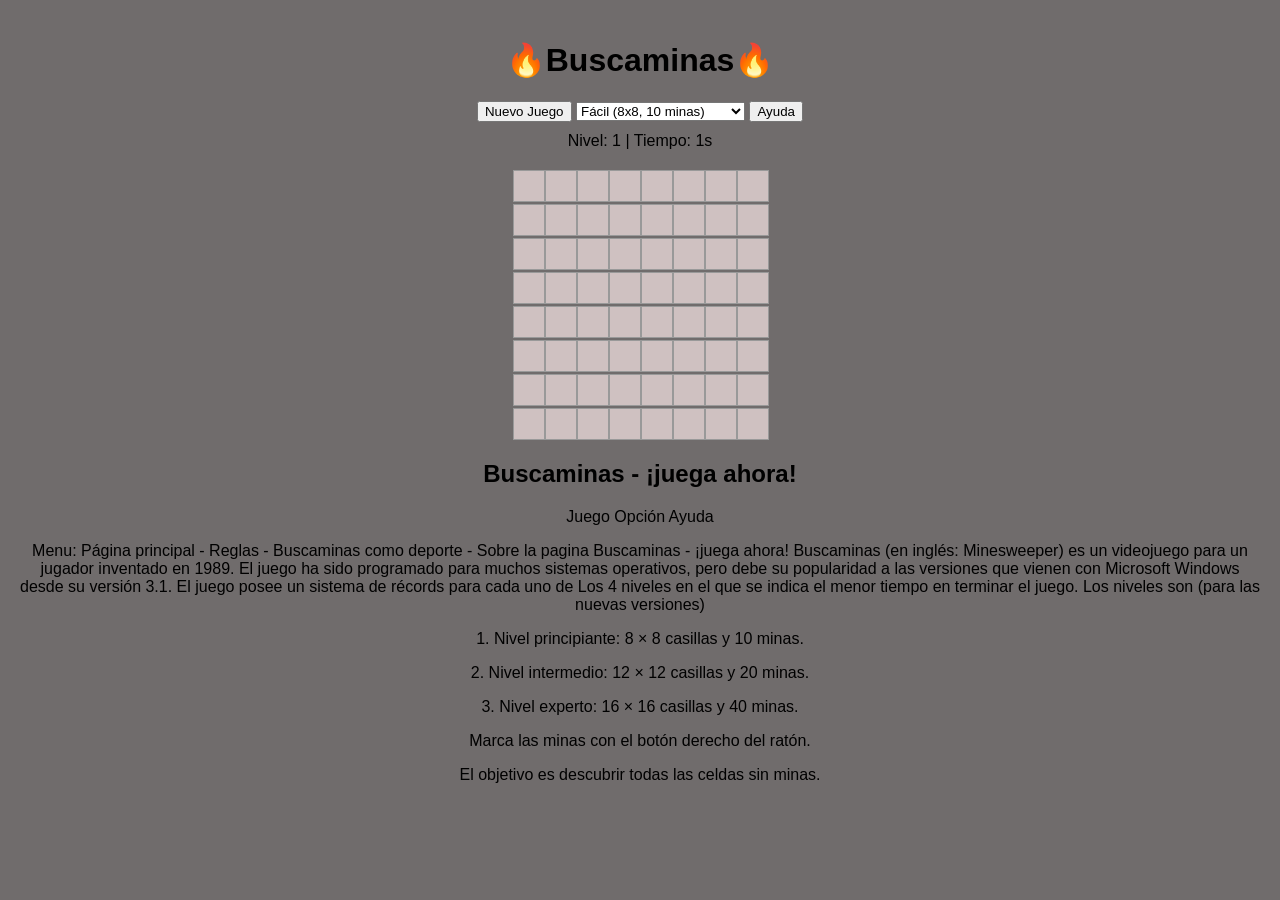
==== index.html @ 099280dd "Primer commit del proyecto WEBTP_Final" ====
<!DOCTYPE html>
<html lang="es">
<head>
    <meta charset="UTF-8">
    <title>Buscaminas</title>
    <link rel="stylesheet" href="style.css">
</head>
<body>
      <header>
        
      </header>
    <h1>🔥Buscaminas🔥</h1>
    <div class="controls">
        <button id="nuevo">Nuevo Juego</button>
        <select id="dificultad">
            <option value="facil">Fácil (8x8, 10 minas)</option>
            <option value="medio">Medio (12x12, 20 minas)</option>
            <option value="dificil">Difícil (16x16, 40 minas)</option>
        </select>
        <button id="btnAyuda">Ayuda</button>
    </div>
    <div id="info">
        <span id="nivel">Nivel: 1</span> |
        <span id="tiempo">Tiempo: 0s</span>
    </div>
    <div id="mensaje"></div>
    <div id="tablero"></div>
    <div id="ayudaModal" class="modal">
        <div class="modal-content">
            <span class="cerrar">&times;</span>
            <h2>Ayuda</h2>
            <pre id="textoAyuda"></pre>
        </div>
    </div>
        <h2><strong>Buscaminas - ¡juega ahora!</strong></h2>
        <p>Juego Opción	Ayuda</p>
        <P>Menu: Página principal - Reglas - Buscaminas como deporte - Sobre la pagina
           Buscaminas - ¡juega ahora!
           Buscaminas (en inglés: Minesweeper) es un videojuego para un jugador inventado en 1989.
           El juego ha sido programado para muchos sistemas operativos, pero debe su popularidad
           a las versiones que vienen con Microsoft Windows desde su versión 3.1.
           El juego posee un sistema de récords para cada uno de Los 4 niveles 
           en el que se indica el menor tiempo en terminar el juego. Los niveles son (para las nuevas versiones)</p>

          <p>1. Nivel principiante: 8 × 8 casillas y 10 minas.</p>
          <p>2. Nivel intermedio: 12 × 12 casillas y 20 minas.</p>
          <p>3. Nivel experto: 16 × 16 casillas y 40 minas.   </p>
          <p>Marca las minas con el botón derecho del ratón.  </p>
          <p>El objetivo es descubrir todas las celdas sin minas.</p>

    <script src="script.js"></script>
</body>
</htm
---- style.css ----
body {
    font-family: Arial, sans-serif;
    text-align: center;
    background-color: #706c6c;
    margin: 0;
    padding: 20px;
}

#tablero {
    display: grid;
    margin: 20px auto;
    gap: 2px;
    width: fit-content;
}

.celda {
    width: 30px;
    height: 30px;
    background-color: #cfc1c1;
    border: 1px solid #999;
    font-weight: bold;
    font-size: 18px;
    cursor: pointer;
}

.revelada {
    background-color: #eee;
    cursor: default;
}

.mina {
    background-color: red;
    color: white;
}

.controls {
    margin-bottom: 10px;
}

#mensaje {
    font-weight: bold;
    margin-top: 10px;
    color: red;
}

.modal {
    display: none;
    position: fixed;
    inset: 0;
    background-color: rgba(0, 0, 0, 0.5);
}

.modal-content {
    background-color: white;
    margin: 10% auto;
    padding: 20px;
    width: 80%;
    max-width: 400px;
    position: relative;
    border-radius: 8px;
}

.cerrar {
    position: absolute;
    top: 10px;
    right: 15px;
    font-size: 24px;
    cursor: pointer;
}
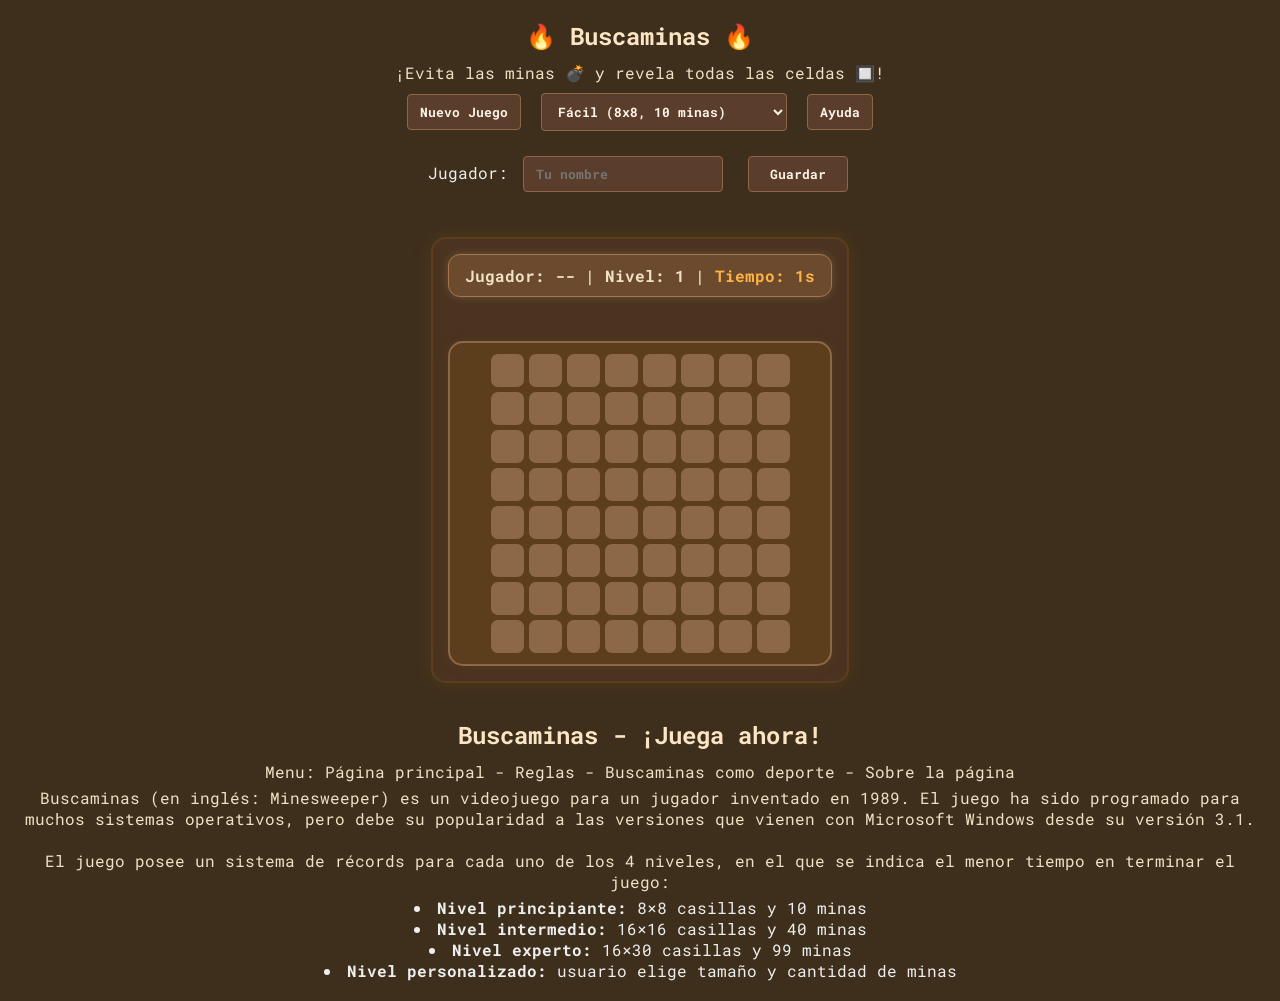
==== commit 73b5aef4: "agregando el formularioJugador para guardar los nombres y diseño" ====
--- a/index.html
+++ b/index.html
@@ -1,53 +1,71 @@
 <!DOCTYPE html>
 <html lang="es">
 <head>
-    <meta charset="UTF-8">
-    <title>Buscaminas</title>
-    <link rel="stylesheet" href="style.css">
+  <meta charset="UTF-8" />
+  <meta name="viewport" content="width=device-width, initial-scale=1" />
+  <title>Buscaminas - ¡Juega ahora!</title>
+  <link rel="stylesheet" href="style.css" />
+  <link href="https://fonts.googleapis.com/css2?family=Roboto+Mono:wght@500&display=swap" rel="stylesheet" />
 </head>
 <body>
-      <header>
-        
-      </header>
-    <h1>🔥Buscaminas🔥</h1>
-    <div class="controls">
-        <button id="nuevo">Nuevo Juego</button>
-        <select id="dificultad">
-            <option value="facil">Fácil (8x8, 10 minas)</option>
-            <option value="medio">Medio (12x12, 20 minas)</option>
-            <option value="dificil">Difícil (16x16, 40 minas)</option>
-        </select>
-        <button id="btnAyuda">Ayuda</button>
+
+  <h1>🔥 Buscaminas 🔥</h1>
+  <p>¡Evita las minas 💣 y revela todas las celdas 🔲!</p>
+
+  <div class="menu">
+    <button id="nuevo">Nuevo Juego</button>
+    <select id="dificultad">
+      <option value="facil">Fácil (8x8, 10 minas)</option>
+      <option value="medio">Medio (12x12, 20 minas)</option>
+      <option value="dificil">Difícil (16x16, 40 minas)</option>
+    </select>
+    <button id="btnAyuda">Ayuda</button>
+  </div>
+
+  <form id="formJugador" class="form-jugador">
+    <label for="nombreJugador">Jugador:</label>
+    <input type="text" id="nombreJugador" placeholder="Tu nombre" required />
+    <button type="submit">Guardar</button>
+    <p id="respuestaServidor"></p>
+  </form>
+
+  <div id="juegoContainer">
+    <div id="info">
+      <span id="jugadorNombre">Jugador: --</span> |
+      <span id="nivel">Nivel: 1</span> |
+      <span id="tiempo" class="rojo">Tiempo: 0s</span>
     </div>
-    <div id="info">
-        <span id="nivel">Nivel: 1</span> |
-        <span id="tiempo">Tiempo: 0s</span>
+
+    <div id="mensaje"></div>
+    <div id="tablero" class="tablero"></div>
+  </div>
+
+  <div id="ayudaModal" class="modal">
+    <div class="modal-content">
+      <span class="cerrar">&times;</span>
+      <h2>Ayuda</h2>
+      <p>Revela celdas con clic izquierdo. Marca minas con clic derecho (si está implementado). ¡Evita las 💣!</p>
     </div>
-    <div id="mensaje"></div>
-    <div id="tablero"></div>
-    <div id="ayudaModal" class="modal">
-        <div class="modal-content">
-            <span class="cerrar">&times;</span>
-            <h2>Ayuda</h2>
-            <pre id="textoAyuda"></pre>
-        </div>
-    </div>
-        <h2><strong>Buscaminas - ¡juega ahora!</strong></h2>
-        <p>Juego Opción	Ayuda</p>
-        <P>Menu: Página principal - Reglas - Buscaminas como deporte - Sobre la pagina
-           Buscaminas - ¡juega ahora!
-           Buscaminas (en inglés: Minesweeper) es un videojuego para un jugador inventado en 1989.
-           El juego ha sido programado para muchos sistemas operativos, pero debe su popularidad
-           a las versiones que vienen con Microsoft Windows desde su versión 3.1.
-           El juego posee un sistema de récords para cada uno de Los 4 niveles 
-           en el que se indica el menor tiempo en terminar el juego. Los niveles son (para las nuevas versiones)</p>
+  </div>
 
-          <p>1. Nivel principiante: 8 × 8 casillas y 10 minas.</p>
-          <p>2. Nivel intermedio: 12 × 12 casillas y 20 minas.</p>
-          <p>3. Nivel experto: 16 × 16 casillas y 40 minas.   </p>
-          <p>Marca las minas con el botón derecho del ratón.  </p>
-          <p>El objetivo es descubrir todas las celdas sin minas.</p>
+  <h1>Buscaminas - ¡Juega ahora!</h1>
+  <p>Menu: Página principal - Reglas - Buscaminas como deporte - Sobre la página</p>
 
-    <script src="script.js"></script>
+  <p>
+    Buscaminas (en inglés: Minesweeper) es un videojuego para un jugador inventado en 1989. 
+    El juego ha sido programado para muchos sistemas operativos, pero debe su popularidad 
+    a las versiones que vienen con Microsoft Windows desde su versión 3.1.
+    <br><br>
+    El juego posee un sistema de récords para cada uno de los 4 niveles, en el que se indica el menor tiempo en terminar el juego:
+  </p>
+
+  
+    <li><strong>Nivel principiante:</strong> 8×8 casillas y 10 minas</li>
+    <li><strong>Nivel intermedio:</strong> 16×16 casillas y 40 minas</li>
+    <li><strong>Nivel experto:</strong> 16×30 casillas y 99 minas</li>
+    <li><strong>Nivel personalizado:</strong> usuario elige tamaño y cantidad de minas</li>
+ 
+
+  <script src="script.js"></script>
 </body>
-</htm+</html>
--- a/style.css
+++ b/style.css
@@ -1,70 +1,203 @@
 body {
-    font-family: Arial, sans-serif;
+    background-color: #3e2f1c;
+    font-family: 'Roboto Mono', monospace;
+    color: #eee;
     text-align: center;
-    background-color: #706c6c;
-    margin: 0;
-    padding: 20px;
+    margin: 20px;
+    transition: background-color 0.3s;
+    box-sizing: border-box;
+    background-image: none; /* Removido el fondo de Minecraft para enfoque café */
+}
+
+*, *::before, *::after {
+    box-sizing: inherit;
+}
+
+.menu {
+    margin-bottom: 15px;
+}
+
+button, select, input {
+    padding: 8px 12px;
+    margin: 5px;
+    background-color: #5a3d2b;
+    color: #fff5e6;
+    border: 1px solid #8c6849;
+    border-radius: 4px;
+    cursor: pointer;
+    font-weight: bold;
+    font-family: inherit;
+}
+
+button:hover, select:hover, input:hover {
+    background-color: #6f4f35;
+}
+
+#juegoContainer {
+    display: inline-block;
+    padding: 15px;
+    background-color: #4a3320;
+    border-radius: 15px;
+    box-shadow: 0 0 15px rgba(93, 62, 28, 0.7);
+    margin: 20px auto;
+    text-align: center;
+    min-width: max-content;
+    border: 2px solid #5d3e1c;
+}
+
+#info {
+    margin-bottom: 10px;
+    font-size: 16px;
+    font-weight: bold;
+    background-color: #6b4a2d;
+    padding: 10px 16px;
+    border-radius: 12px;
+    color: #f3e1c3;
+    border: 1px solid #a3784c;
+    box-shadow: 0 0 8px rgba(255, 210, 150, 0.2);
+}
+
+#info .rojo {
+    color: #ffb347;
+    font-weight: 900;
+}
+
+#mensaje {
+    margin-bottom: 10px;
+    font-size: 18px;
+    color: #ff5555;
+    font-weight: bold;
+    min-height: 24px;
 }
 
 #tablero {
     display: grid;
-    margin: 20px auto;
-    gap: 2px;
-    width: fit-content;
+    justify-content: center;
+    gap: 3px;
+    padding: 10px;
+    background-color: #5d3e1c;
+    border: 2px solid #8c6849;
+    border-radius: 15px;
+    box-shadow: 0 0 10px rgba(93, 62, 28, 0.7);
 }
 
 .celda {
-    width: 30px;
-    height: 30px;
-    background-color: #cfc1c1;
-    border: 1px solid #999;
+    width: 35px;
+    height: 35px;
+    background-color: #8c6849;
+    border: 1px solid #5d3e1c;
+    display: flex;
+    align-items: center;
+    justify-content: center;
     font-weight: bold;
     font-size: 18px;
+    color: #222;
     cursor: pointer;
-}
-
-.revelada {
-    background-color: #eee;
+    transition: background-color 0.2s, transform 0.1s;
+    user-select: none;
+    border-radius: 8px;
+}
+
+.celda:hover {
+    background-color: #a47858;
+    transform: scale(1.05);
+}
+
+.celda.revelada {
+    background-color: #e7cba9;
+    color: #222;
     cursor: default;
-}
-
-.mina {
-    background-color: red;
+    box-shadow: inset 0 0 4px #a3784c;
+}
+
+/* Colores por número */
+.celda.revelada[data-numero='1'] { color: #00aaff; }
+.celda.revelada[data-numero='2'] { color: #00cc66; }
+.celda.revelada[data-numero='3'] { color: #ff4444; }
+.celda.revelada[data-numero='4'] { color: #ff8800; }
+.celda.revelada[data-numero='5'] { color: #aa66cc; }
+.celda.revelada[data-numero='6'] { color: #00dddd; }
+.celda.revelada[data-numero='7'] { color: #555555; }
+.celda.revelada[data-numero='8'] { color: #888800; }
+
+.celda.mina {
+    background-color: #ff6f3c;
     color: white;
-}
-
-.controls {
-    margin-bottom: 10px;
-}
-
-#mensaje {
-    font-weight: bold;
-    margin-top: 10px;
-    color: red;
-}
-
+    font-size: 22px;
+}
+
+/* Modal */
 .modal {
     display: none;
     position: fixed;
-    inset: 0;
-    background-color: rgba(0, 0, 0, 0.5);
+    z-index: 1000;
+    padding-top: 60px;
+    left: 0;
+    top: 0;
+    width: 100%;
+    height: 100%;
+    background-color: rgba(0, 0, 0, 0.7);
 }
 
 .modal-content {
-    background-color: white;
-    margin: 10% auto;
+    background-color: #e3c2a4;
+    margin: auto;
     padding: 20px;
-    width: 80%;
-    max-width: 400px;
-    position: relative;
+    width: 60%;
     border-radius: 8px;
+    color: #222;
+    border: 1px solid #a3784c;
+    max-height: 80vh;
+    overflow-y: auto;
 }
 
 .cerrar {
-    position: absolute;
-    top: 10px;
-    right: 15px;
+    float: right;
     font-size: 24px;
     cursor: pointer;
 }
 
+.form-jugador {
+    margin-bottom: 15px;
+}
+
+.form-jugador input {
+    width: 200px;
+    margin-right: 10px;
+}
+
+.form-jugador button {
+    width: 100px;
+}
+
+h1 {
+    display: flex;
+    font-size: 24px;
+    margin-bottom: 10px;
+    color: #fbe5c4;
+    justify-content: center;
+}
+
+p {
+    display: flex;
+    font-size: 16px;
+    margin: 5px 0;
+    color: #eee1c5;
+    justify-content: center;
+}
+
+ul.li {
+    display: flex;
+    list-style-type: none;
+    padding: 0;
+    margin: 0;
+    color: #ddd;
+    justify-content: center;
+}
+
+.strong {
+    display: flex;
+    color: #f0f0f0;
+    font-weight: bold;
+    justify-content: center;
+}
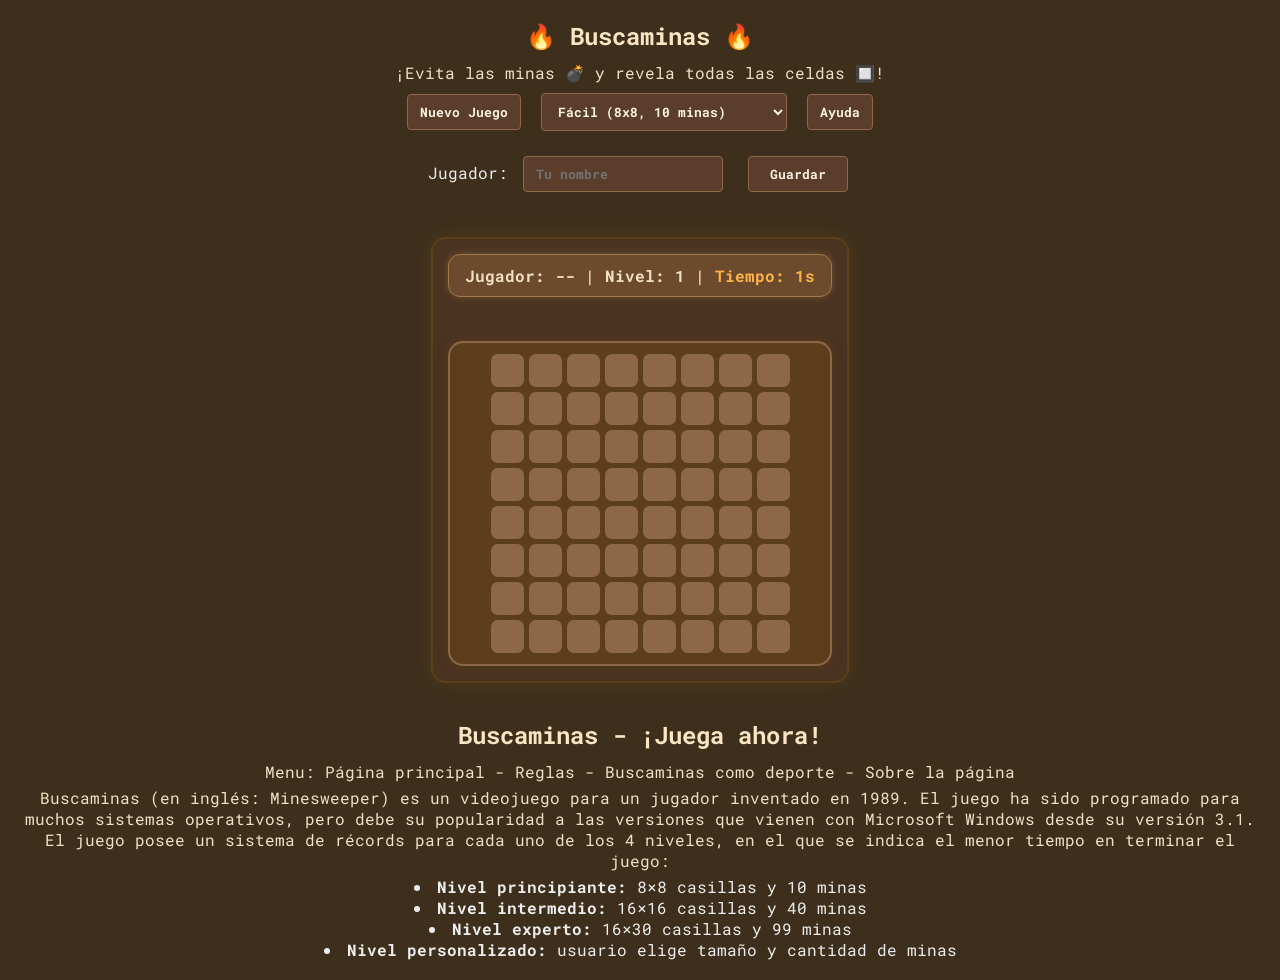
==== commit 6ae65eff: "funcionabilidad de los eventos creados" ====
--- a/index.html
+++ b/index.html
@@ -55,16 +55,13 @@
     Buscaminas (en inglés: Minesweeper) es un videojuego para un jugador inventado en 1989. 
     El juego ha sido programado para muchos sistemas operativos, pero debe su popularidad 
     a las versiones que vienen con Microsoft Windows desde su versión 3.1.
-    <br><br>
     El juego posee un sistema de récords para cada uno de los 4 niveles, en el que se indica el menor tiempo en terminar el juego:
   </p>
 
-  
     <li><strong>Nivel principiante:</strong> 8×8 casillas y 10 minas</li>
     <li><strong>Nivel intermedio:</strong> 16×16 casillas y 40 minas</li>
     <li><strong>Nivel experto:</strong> 16×30 casillas y 99 minas</li>
     <li><strong>Nivel personalizado:</strong> usuario elige tamaño y cantidad de minas</li>
- 
 
   <script src="script.js"></script>
 </body>
--- a/style.css
+++ b/style.css
@@ -1,12 +1,15 @@
 body {
     background-color: #3e2f1c;
+    background-image: url('https://i.pinimg.com/736x/7b/4f/cb/7b4fcb22a70147113fe3b8a81c48cc23--game-background-fighting-games.jpg'); 
     font-family: 'Roboto Mono', monospace;
     color: #eee;
     text-align: center;
     margin: 20px;
     transition: background-color 0.3s;
     box-sizing: border-box;
-    background-image: none; /* Removido el fondo de Minecraft para enfoque café */
+    background-size: cover;
+background-repeat: no-repeat;
+background-position: center;
 }
 
 *, *::before, *::after {
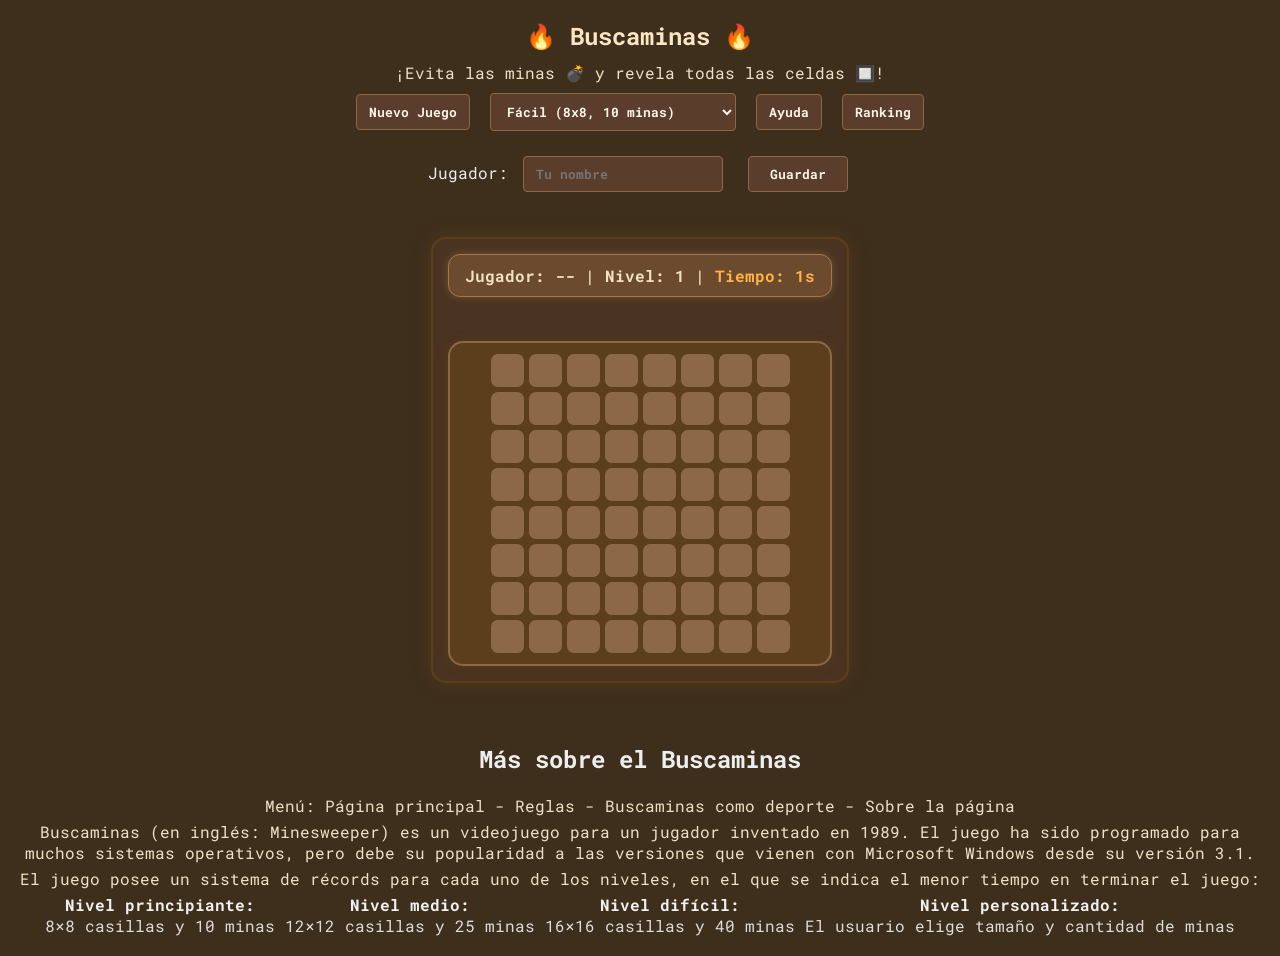
==== commit 22c762e0: "agregando el buton de Rankig" ====
--- a/index.html
+++ b/index.html
@@ -8,7 +8,6 @@
   <link href="https://fonts.googleapis.com/css2?family=Roboto+Mono:wght@500&display=swap" rel="stylesheet" />
 </head>
 <body>
-
   <h1>🔥 Buscaminas 🔥</h1>
   <p>¡Evita las minas 💣 y revela todas las celdas 🔲!</p>
 
@@ -16,10 +15,11 @@
     <button id="nuevo">Nuevo Juego</button>
     <select id="dificultad">
       <option value="facil">Fácil (8x8, 10 minas)</option>
-      <option value="medio">Medio (12x12, 20 minas)</option>
+      <option value="medio">Medio (12x12, 25 minas)</option>
       <option value="dificil">Difícil (16x16, 40 minas)</option>
     </select>
     <button id="btnAyuda">Ayuda</button>
+    <button id="btnEstadistica">Ranking</button>
   </div>
 
   <form id="formJugador" class="form-jugador">
@@ -29,7 +29,7 @@
     <p id="respuestaServidor"></p>
   </form>
 
-  <div id="juegoContainer">
+  <main id="juegoContainer">
     <div id="info">
       <span id="jugadorNombre">Jugador: --</span> |
       <span id="nivel">Nivel: 1</span> |
@@ -38,7 +38,7 @@
 
     <div id="mensaje"></div>
     <div id="tablero" class="tablero"></div>
-  </div>
+  </main>
 
   <div id="ayudaModal" class="modal">
     <div class="modal-content">
@@ -48,21 +48,32 @@
     </div>
   </div>
 
-  <h1>Buscaminas - ¡Juega ahora!</h1>
-  <p>Menu: Página principal - Reglas - Buscaminas como deporte - Sobre la página</p>
+  <div id="estadisticas">
+    <p id="fechaActual"></p>
+    <p id="jugadorRanking"></p>
+    <p id="puntajeJugador"></p>
+    <p id="duracionPartida"></p>
+  </div>
 
-  <p>
-    Buscaminas (en inglés: Minesweeper) es un videojuego para un jugador inventado en 1989. 
-    El juego ha sido programado para muchos sistemas operativos, pero debe su popularidad 
-    a las versiones que vienen con Microsoft Windows desde su versión 3.1.
-    El juego posee un sistema de récords para cada uno de los 4 niveles, en el que se indica el menor tiempo en terminar el juego:
-  </p>
+  <section>
+    <h2>Más sobre el Buscaminas</h2>
+    <p>Menú: Página principal - Reglas - Buscaminas como deporte - Sobre la página</p>
+    <p> Buscaminas (en inglés: Minesweeper) es un videojuego para un jugador inventado en 1989. 
+      El juego ha sido programado para muchos sistemas operativos, pero debe su popularidad 
+      a las versiones que vienen con Microsoft Windows desde su versión 3.1.</p>
 
-    <li><strong>Nivel principiante:</strong> 8×8 casillas y 10 minas</li>
-    <li><strong>Nivel intermedio:</strong> 16×16 casillas y 40 minas</li>
-    <li><strong>Nivel experto:</strong> 16×30 casillas y 99 minas</li>
-    <li><strong>Nivel personalizado:</strong> usuario elige tamaño y cantidad de minas</li>
+      <p>
+      El juego posee un sistema de récords para cada uno de los niveles, en el que se indica el menor tiempo en terminar el juego:
+    </p>
+
+    <ul>
+      <li><strong>Nivel principiante:</strong> 8×8 casillas y 10 minas</li>
+      <li><strong>Nivel medio:</strong> 12×12 casillas y 25 minas</li>
+      <li><strong>Nivel difícil:</strong> 16×16 casillas y 40 minas</li>
+      <li><strong>Nivel personalizado:</strong> El usuario elige tamaño y cantidad de minas</li>
+    </ul>
+  </section>
 
   <script src="script.js"></script>
 </body>
-</html>
+</html>
--- a/style.css
+++ b/style.css
@@ -8,8 +8,8 @@
     transition: background-color 0.3s;
     box-sizing: border-box;
     background-size: cover;
-background-repeat: no-repeat;
-background-position: center;
+    background-repeat: no-repeat;
+    background-position: center;
 }
 
 *, *::before, *::after {
@@ -30,10 +30,16 @@
     cursor: pointer;
     font-weight: bold;
     font-family: inherit;
+    transition: background-color 0.3s;
 }
 
 button:hover, select:hover, input:hover {
     background-color: #6f4f35;
+}
+
+button:focus, select:focus, input:focus {
+    outline: 2px solid #ffb347;
+    outline-offset: 2px;
 }
 
 #juegoContainer {
@@ -113,7 +119,6 @@
     box-shadow: inset 0 0 4px #a3784c;
 }
 
-/* Colores por número */
 .celda.revelada[data-numero='1'] { color: #00aaff; }
 .celda.revelada[data-numero='2'] { color: #00cc66; }
 .celda.revelada[data-numero='3'] { color: #ff4444; }
@@ -127,6 +132,12 @@
     background-color: #ff6f3c;
     color: white;
     font-size: 22px;
+}
+
+/* Estado deshabilitado para celdas */
+.celda[disabled], .celda.disabled {
+    cursor: not-allowed;
+    opacity: 0.6;
 }
 
 /* Modal */
@@ -152,6 +163,12 @@
     border: 1px solid #a3784c;
     max-height: 80vh;
     overflow-y: auto;
+    animation: fadeIn 0.3s ease-in-out forwards;
+}
+
+@keyframes fadeIn {
+    from { opacity: 0; transform: translateY(-20px); }
+    to { opacity: 1; transform: translateY(0); }
 }
 
 .cerrar {
@@ -189,18 +206,19 @@
     justify-content: center;
 }
 
-ul.li {
-    display: flex;
+ul {
     list-style-type: none;
     padding: 0;
     margin: 0;
     color: #ddd;
-    justify-content: center;
-}
-
-.strong {
+    display: flex;
+    justify-content: center;
+    gap: 10px;
+}
+
+strong {
     display: flex;
     color: #f0f0f0;
     font-weight: bold;
     justify-content: center;
-}
+}
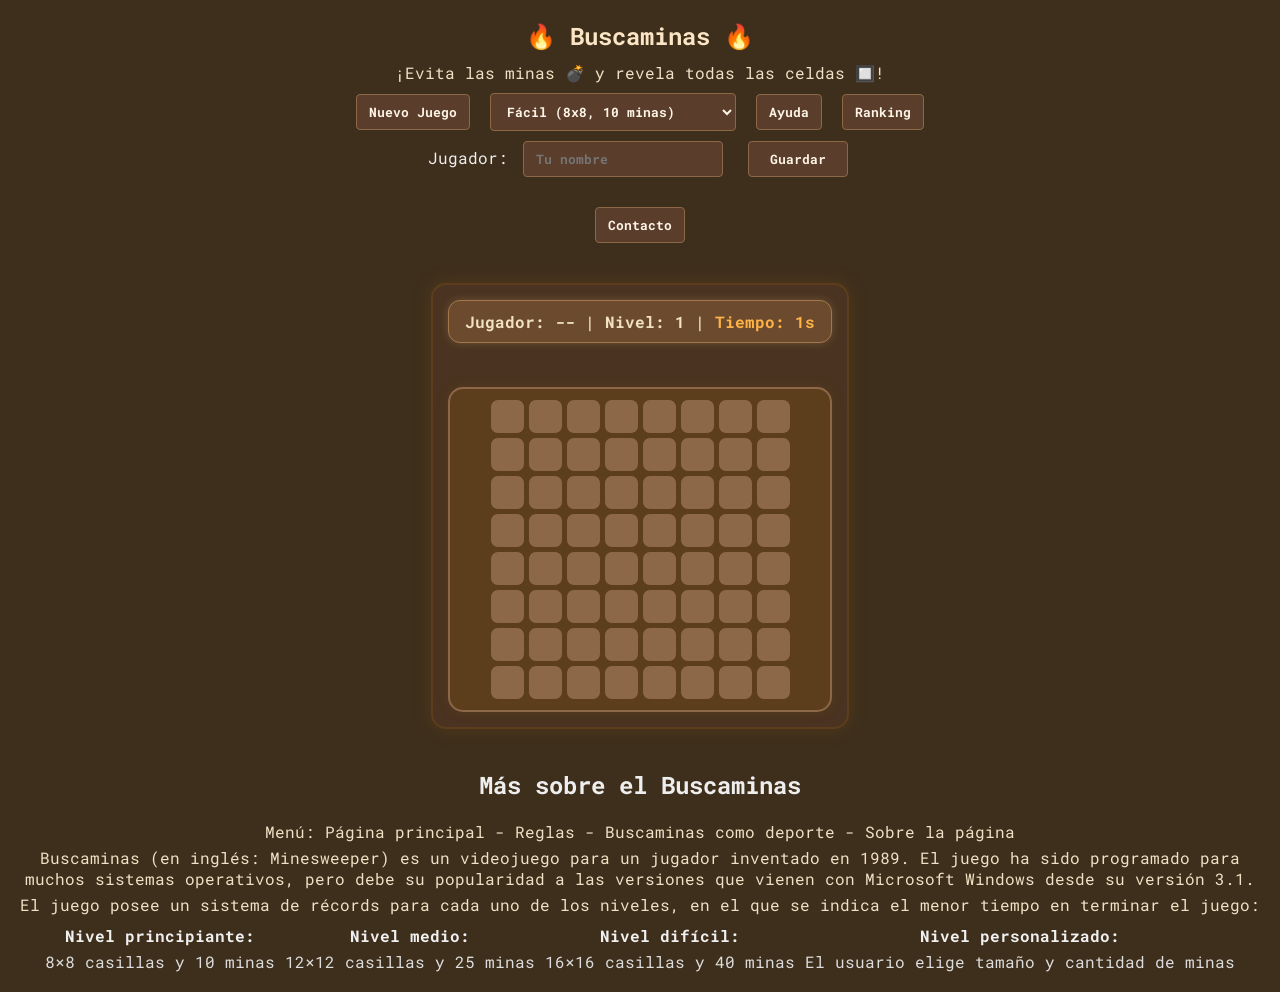
==== commit b793296d: "Funcionabilidad al buton enviar y volver a jugar del formulario contacto" ====
--- a/index.html
+++ b/index.html
@@ -18,16 +18,26 @@
       <option value="medio">Medio (12x12, 25 minas)</option>
       <option value="dificil">Difícil (16x16, 40 minas)</option>
     </select>
+
+    <div id="estadisticas" style="display:none;">
+      <p id="fechaActual"></p>
+      <p id="jugadorRanking"></p>
+      <p id="puntajeJugador"></p>
+      <p id="duracionPartida"></p>
+    </div>
+
     <button id="btnAyuda">Ayuda</button>
     <button id="btnEstadistica">Ranking</button>
+
+    <form id="formJugador" class="form-jugador">
+      <label for="nombreJugador">Jugador:</label>
+      <input type="text" id="nombreJugador" placeholder="Tu nombre" required />
+      <button type="submit">Guardar</button>
+      <p id="respuestaServidor"></p>
+    </form>
+
+    <button onclick="window.location.href='formularioJugador.html'">Contacto</button>
   </div>
-
-  <form id="formJugador" class="form-jugador">
-    <label for="nombreJugador">Jugador:</label>
-    <input type="text" id="nombreJugador" placeholder="Tu nombre" required />
-    <button type="submit">Guardar</button>
-    <p id="respuestaServidor"></p>
-  </form>
 
   <main id="juegoContainer">
     <div id="info">
@@ -40,31 +50,22 @@
     <div id="tablero" class="tablero"></div>
   </main>
 
-  <div id="ayudaModal" class="modal">
+  <div id="ayudaModal" class="modal" style="display:none;">
     <div class="modal-content">
-      <span class="cerrar">&times;</span>
+      <span class="cerrar" style="cursor:pointer;">&times;</span>
       <h2>Ayuda</h2>
       <p>Revela celdas con clic izquierdo. Marca minas con clic derecho (si está implementado). ¡Evita las 💣!</p>
     </div>
   </div>
 
-  <div id="estadisticas">
-    <p id="fechaActual"></p>
-    <p id="jugadorRanking"></p>
-    <p id="puntajeJugador"></p>
-    <p id="duracionPartida"></p>
-  </div>
-
   <section>
     <h2>Más sobre el Buscaminas</h2>
     <p>Menú: Página principal - Reglas - Buscaminas como deporte - Sobre la página</p>
-    <p> Buscaminas (en inglés: Minesweeper) es un videojuego para un jugador inventado en 1989. 
+    <p>Buscaminas (en inglés: Minesweeper) es un videojuego para un jugador inventado en 1989. 
       El juego ha sido programado para muchos sistemas operativos, pero debe su popularidad 
       a las versiones que vienen con Microsoft Windows desde su versión 3.1.</p>
 
-      <p>
-      El juego posee un sistema de récords para cada uno de los niveles, en el que se indica el menor tiempo en terminar el juego:
-    </p>
+    <p>El juego posee un sistema de récords para cada uno de los niveles, en el que se indica el menor tiempo en terminar el juego:</p>
 
     <ul>
       <li><strong>Nivel principiante:</strong> 8×8 casillas y 10 minas</li>
@@ -76,4 +77,4 @@
 
   <script src="script.js"></script>
 </body>
-</html>+</html>
--- a/style.css
+++ b/style.css
@@ -221,4 +221,62 @@
     color: #f0f0f0;
     font-weight: bold;
     justify-content: center;
+    margin: 5px 0;
+}
+
+#formularioJugador {
+    display: flex;
+    flex-direction: column;
+    align-items: center;
+    background-image: url('https://i.pinimg.com/736x/7b/4f/cb/7b4fcb22a70147113fe3b8a81c48cc23--game-background-fighting-games.jpg'); 
+    margin-top: 20px;
+}
+#formularioJugador input {
+    width: 350px;
+    padding: 10px;
+    margin: 5px 0;
+    border: 1px solid #8c6849;
+    border-radius: 4px;
+}   
+#formularioJugador button {
+    width: 150px;
+    padding: 10px;
+    background-color: #5a3d2b;
+    color: #0e1c86;
+    border: none;
+    border-radius: 4px;
+    cursor: pointer;
+}
+#formularioJugador button:hover {
+    background-color: #6f4f35;
+}
+#formularioJugador textarea {
+    width: 480px;
+    height: 250px;
+    padding: 10px;
+    margin: 5px 0;
+    border: 1px solid #8c6849;
+    border-radius: 4px;
+    resize: none;
+}
+@media screen and (max-width: 600px) {
+    body {
+        margin: 10px;
+    }
+    #juegoContainer {
+        width: 100%;
+        padding: 10px;
+    }
+    .celda {
+        width: 30px;
+        height: 30px;
+        font-size: 16px;
+    }
+    #formularioJugador input, .formularioJugador textarea {
+        width: 90%;
+    }
+    #formularioJugador button {
+        width: 90%;
+    }
+    
 }
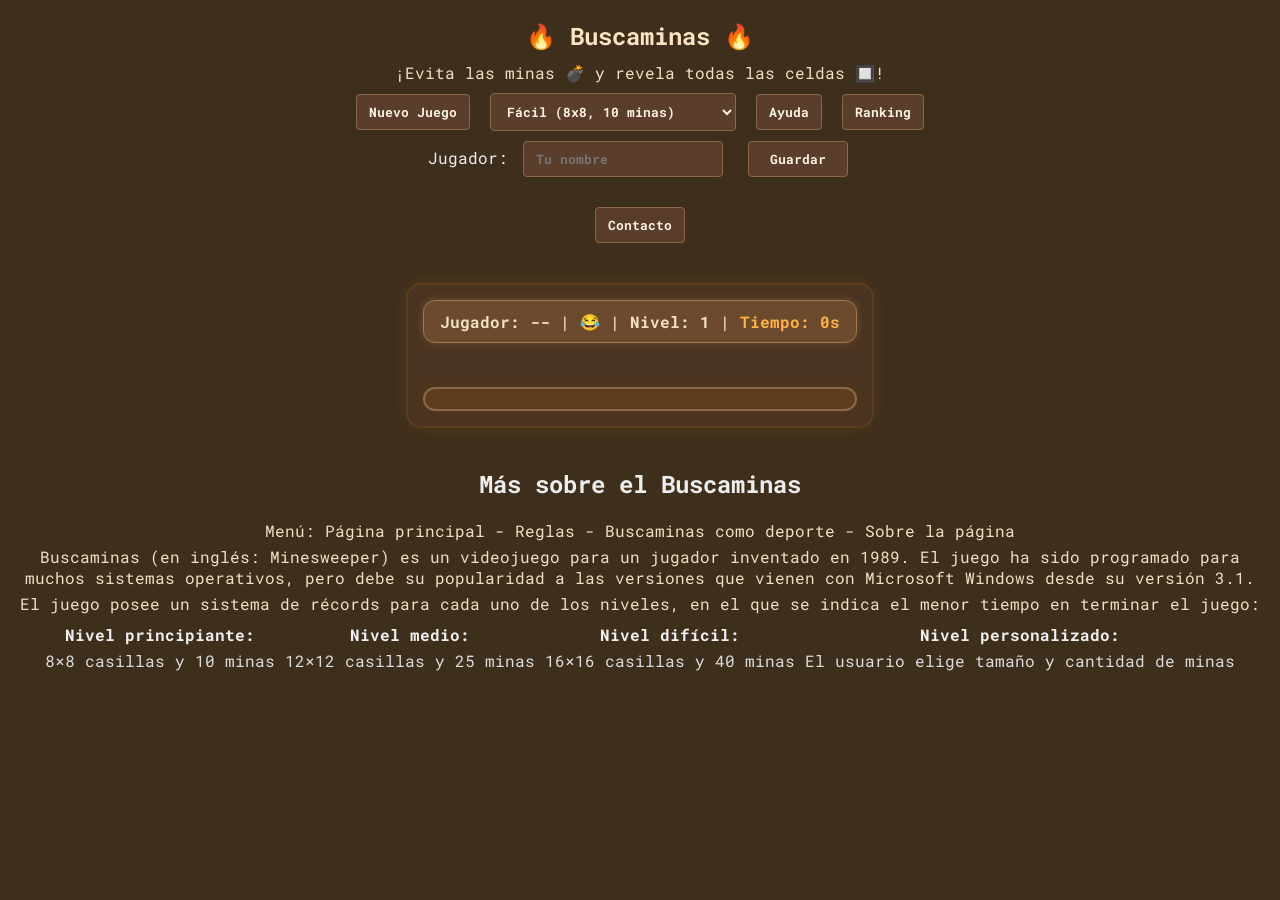
==== commit 0a57260d: "incorporacion de las banderas y sonido" ====
--- a/index.html
+++ b/index.html
@@ -7,10 +7,12 @@
   <link rel="stylesheet" href="style.css" />
   <link href="https://fonts.googleapis.com/css2?family=Roboto+Mono:wght@500&display=swap" rel="stylesheet" />
 </head>
+
 <body>
   <h1>🔥 Buscaminas 🔥</h1>
   <p>¡Evita las minas 💣 y revela todas las celdas 🔲!</p>
 
+<section>
   <div class="menu">
     <button id="nuevo">Nuevo Juego</button>
     <select id="dificultad">
@@ -42,6 +44,7 @@
   <main id="juegoContainer">
     <div id="info">
       <span id="jugadorNombre">Jugador: --</span> |
+      <span >😂</span> |
       <span id="nivel">Nivel: 1</span> |
       <span id="tiempo" class="rojo">Tiempo: 0s</span>
     </div>
@@ -57,9 +60,11 @@
       <p>Revela celdas con clic izquierdo. Marca minas con clic derecho (si está implementado). ¡Evita las 💣!</p>
     </div>
   </div>
+  </section>
 
-  <section>
-    <h2>Más sobre el Buscaminas</h2>
+  <section id="informacion
+  ">
+             <h2>Más sobre el Buscaminas</h2>
     <p>Menú: Página principal - Reglas - Buscaminas como deporte - Sobre la página</p>
     <p>Buscaminas (en inglés: Minesweeper) es un videojuego para un jugador inventado en 1989. 
       El juego ha sido programado para muchos sistemas operativos, pero debe su popularidad 
@@ -73,8 +78,15 @@
       <li><strong>Nivel difícil:</strong> 16×16 casillas y 40 minas</li>
       <li><strong>Nivel personalizado:</strong> El usuario elige tamaño y cantidad de minas</li>
     </ul>
+  
   </section>
 
+  <!-- 🎮 Script -->
   <script src="script.js"></script>
+
+  <!-- 🔊 Sonidos agregados al final del body -->
+  <audio id="clickSound" src="start.mp3"></audio>
+<audio id="explosionSound" src="explosion.mp3"></audio>
+<audio id="victorySound" src="victory.mp3"></audio>
 </body>
 </html>
--- a/style.css
+++ b/style.css
@@ -119,6 +119,14 @@
     box-shadow: inset 0 0 4px #a3784c;
 }
 
+ .bandera {
+  background-color: #ffe4e1;
+  color: red;
+  font-size: 20px;
+  font-weight: bold;
+  text-align: center;
+}
+
 .celda.revelada[data-numero='1'] { color: #00aaff; }
 .celda.revelada[data-numero='2'] { color: #00cc66; }
 .celda.revelada[data-numero='3'] { color: #ff4444; }
@@ -192,6 +200,7 @@
 
 h1 {
     display: flex;
+    text-align: center;
     font-size: 24px;
     margin-bottom: 10px;
     color: #fbe5c4;
@@ -251,6 +260,7 @@
     background-color: #6f4f35;
 }
 #formularioJugador textarea {
+    position: sticky;
     width: 480px;
     height: 250px;
     padding: 10px;
@@ -259,6 +269,8 @@
     border-radius: 4px;
     resize: none;
 }
+
+
 @media screen and (max-width: 600px) {
     body {
         margin: 10px;
@@ -272,11 +284,60 @@
         height: 30px;
         font-size: 16px;
     }
-    #formularioJugador input, .formularioJugador textarea {
+    #formularioJugador input {
+        width: 80%;
+        
+    }
+    #formularioJugador textarea {
         width: 90%;
+        height: 200px;
     }
     #formularioJugador button {
+        width: 25%;
+    }
+    
+}
+@media screen and (max-width: 400px) {
+    .celda {
+        width: 25px;
+        height: 25px;
+        font-size: 14px;
+    }
+    #formularioJugador input {
         width: 90%;
     }
-    
+    #formularioJugador textarea {
+        width: 95%;
+        height: 150px;
+    }
+    #formularioJugador button {
+        width: 30%;
+    }
+    .mobile-header {
+        font-size: 20px;
+        margin-bottom: 10px;
+    }
+    .mobile-header img {
+        width: 30px;
+        height: 30px;
+    }
+    .mobile-header span {
+        font-size: 16px;
+    }
+    .mobile-header {
+        display: flex;
+        align-items: center;
+        justify-content: center;
+        gap: 10px;
+    }
+    .mobile-header img {
+        width: 40px;
+        height: 40px;
+    }
+    .mobile-header span {
+        font-size: 18px;
+    }
+    .mobile-header {
+        margin-bottom: 20px;
+    } 
 }
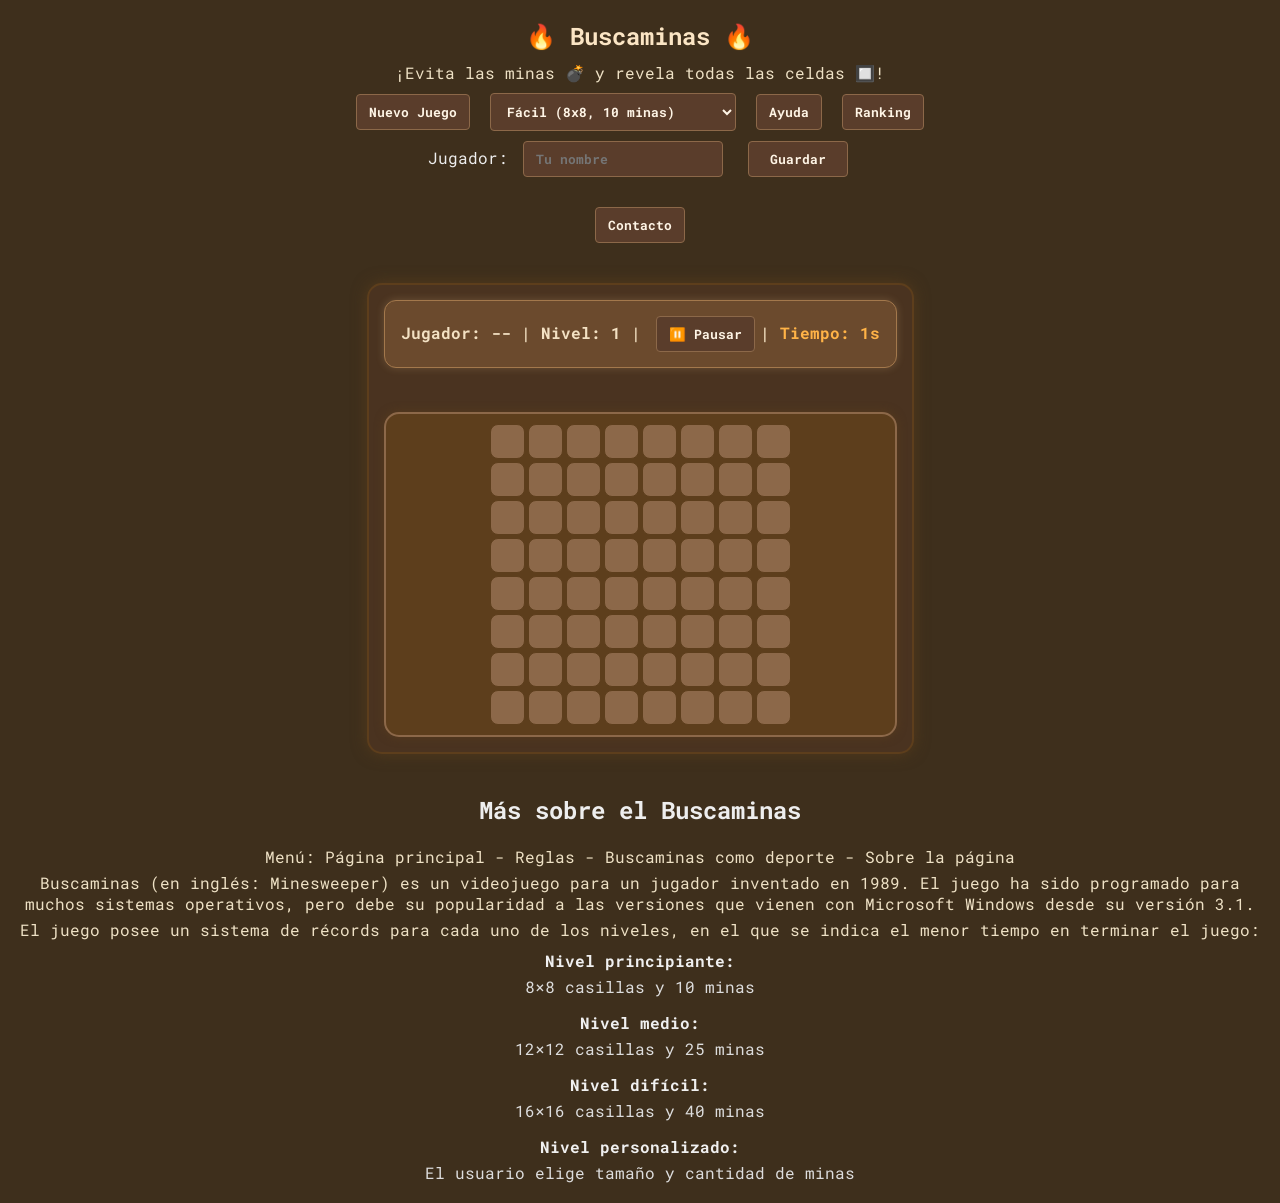
==== commit ab1fad1f: "funcionabilidad del buton de pausa" ====
--- a/index.html
+++ b/index.html
@@ -9,6 +9,10 @@
 </head>
 
 <body>
+  <audio id="bgMusic" autoplay loop muted>
+   <source src="Asset/Buscaminas con musica epica xd.mp3" type="audio/mpeg">
+  </audio>
+
   <h1>🔥 Buscaminas 🔥</h1>
   <p>¡Evita las minas 💣 y revela todas las celdas 🔲!</p>
 
@@ -44,8 +48,8 @@
   <main id="juegoContainer">
     <div id="info">
       <span id="jugadorNombre">Jugador: --</span> |
-      <span >😂</span> |
       <span id="nivel">Nivel: 1</span> |
+      <button id="btnPausajuego">⏯️</button>|
       <span id="tiempo" class="rojo">Tiempo: 0s</span>
     </div>
 
@@ -83,10 +87,5 @@
 
   <!-- 🎮 Script -->
   <script src="script.js"></script>
-
-  <!-- 🔊 Sonidos agregados al final del body -->
-  <audio id="clickSound" src="start.mp3"></audio>
-<audio id="explosionSound" src="explosion.mp3"></audio>
-<audio id="victorySound" src="victory.mp3"></audio>
 </body>
-</html>
+</html>
--- a/style.css
+++ b/style.css
@@ -218,6 +218,7 @@
 ul {
     list-style-type: none;
     padding: 0;
+    flex-direction: column;
     margin: 0;
     color: #ddd;
     display: flex;
@@ -227,6 +228,7 @@
 
 strong {
     display: flex;
+    flex-direction: column;
     color: #f0f0f0;
     font-weight: bold;
     justify-content: center;
@@ -271,73 +273,69 @@
 }
 
 
-@media screen and (max-width: 600px) {
-    body {
-        margin: 10px;
+@media screen and (max-width: 786px) {
+    h1 {
+        font-size: 20px;
+    }
+    #info {
+        font-size: 14px;
+        padding: 8px 10px;
+    }
+    button, select, input {
+        font-size: 14px;
+        padding: 6px 10px;
+    }
+    #mensaje {
+        font-size: 16px;
+    }
+    .celda {
+        width: 28px;
+        height: 28px;
+        font-size: 16px;
+    }
+    #tablero {
+        gap: 2px;
+        padding: 8px;
     }
     #juegoContainer {
-        width: 100%;
         padding: 10px;
-    }
-    .celda {
-        width: 30px;
-        height: 30px;
-        font-size: 16px;
-    }
-    #formularioJugador input {
-        width: 80%;
-        
-    }
+        margin: 10px auto;
+    }
+    .modal-content {
+        width: 85%;
+    }
+    #formularioJugador input,
     #formularioJugador textarea {
         width: 90%;
-        height: 200px;
     }
     #formularioJugador button {
-        width: 25%;
-    }
-    
-}
-@media screen and (max-width: 400px) {
+        width: 50%;
+    }
+}
+
+@media screen and (max-width: 480px) {
+    h1 {
+        font-size: 18px;
+    }
+    #info {
+        font-size: 13px;
+    }
     .celda {
-        width: 25px;
-        height: 25px;
+        width: 24px;
+        height: 24px;
         font-size: 14px;
     }
-    #formularioJugador input {
-        width: 90%;
-    }
     #formularioJugador textarea {
-        width: 95%;
-        height: 150px;
-    }
-    #formularioJugador button {
-        width: 30%;
-    }
-    .mobile-header {
-        font-size: 20px;
-        margin-bottom: 10px;
-    }
-    .mobile-header img {
-        width: 30px;
-        height: 30px;
-    }
-    .mobile-header span {
-        font-size: 16px;
-    }
-    .mobile-header {
-        display: flex;
+        height: 160px;
+    }
+    .modal-content {
+        padding: 10px;
+    }
+    ul {
+        flex-direction: column;
         align-items: center;
-        justify-content: center;
-        gap: 10px;
-    }
-    .mobile-header img {
-        width: 40px;
-        height: 40px;
-    }
-    .mobile-header span {
-        font-size: 18px;
-    }
-    .mobile-header {
-        margin-bottom: 20px;
-    } 
-}+    }
+    strong, p {
+        font-size: 14px;
+    }
+}
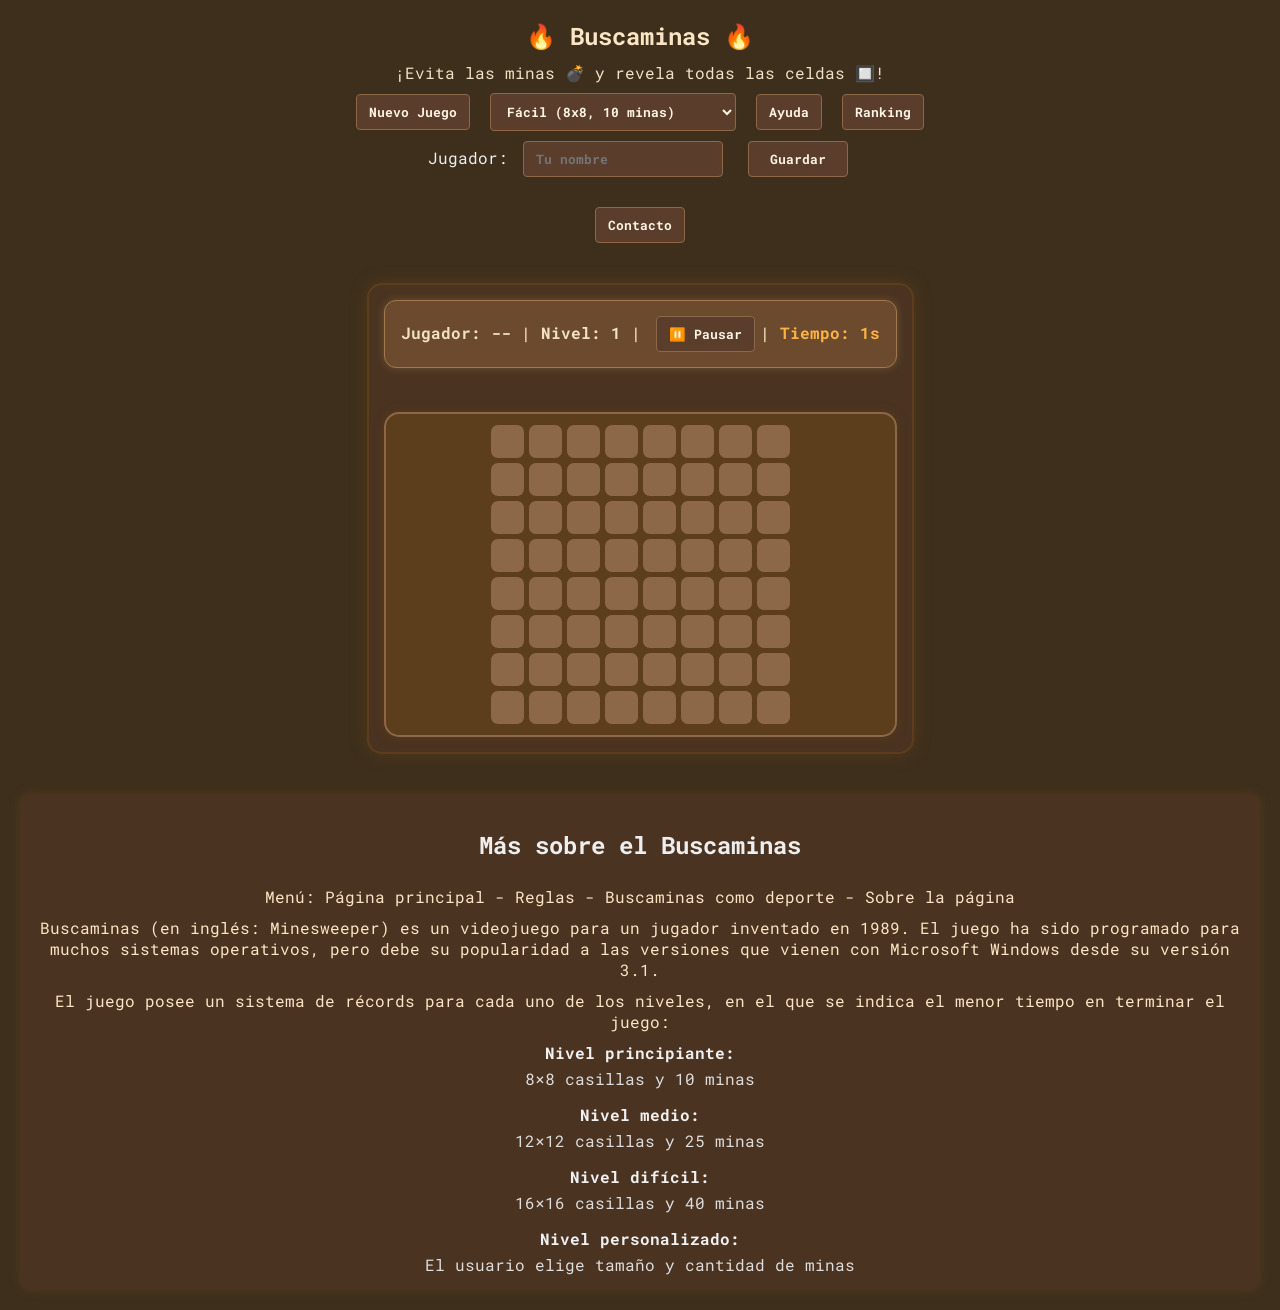
==== commit 203df911: "Agregacion de estilo al juego y background color" ====
--- a/index.html
+++ b/index.html
@@ -66,9 +66,8 @@
   </div>
   </section>
 
-  <section id="informacion
-  ">
-             <h2>Más sobre el Buscaminas</h2>
+  <section id="informacion">
+      <h2>Más sobre el Buscaminas</h2>
     <p>Menú: Página principal - Reglas - Buscaminas como deporte - Sobre la página</p>
     <p>Buscaminas (en inglés: Minesweeper) es un videojuego para un jugador inventado en 1989. 
       El juego ha sido programado para muchos sistemas operativos, pero debe su popularidad 
--- a/style.css
+++ b/style.css
@@ -162,7 +162,7 @@
 }
 
 .modal-content {
-    background-color: #e3c2a4;
+    background-color: #5d3e1c;
     margin: auto;
     padding: 20px;
     width: 60%;
@@ -173,6 +173,7 @@
     overflow-y: auto;
     animation: fadeIn 0.3s ease-in-out forwards;
 }
+
 
 @keyframes fadeIn {
     from { opacity: 0; transform: translateY(-20px); }
@@ -271,6 +272,27 @@
     border-radius: 4px;
     resize: none;
 }
+#informacion {
+    display: flex;
+    justify-content: center;
+    align-items: center;
+    flex-direction: column;
+    background-color: #4a3320;
+    padding: 15px;
+    border-radius: 10px;
+    box-shadow: 0 0 10px rgba(93, 62, 28, 0.7);
+    margin-top: 20px;
+}
+
+#informacion p {
+    display: flex;
+    align-items: center;
+    justify-content: center;
+    font-size: 16px;
+    color: #fbe5c4;
+    margin: 5px 0;
+  
+}
 
 
 @media screen and (max-width: 786px) {
